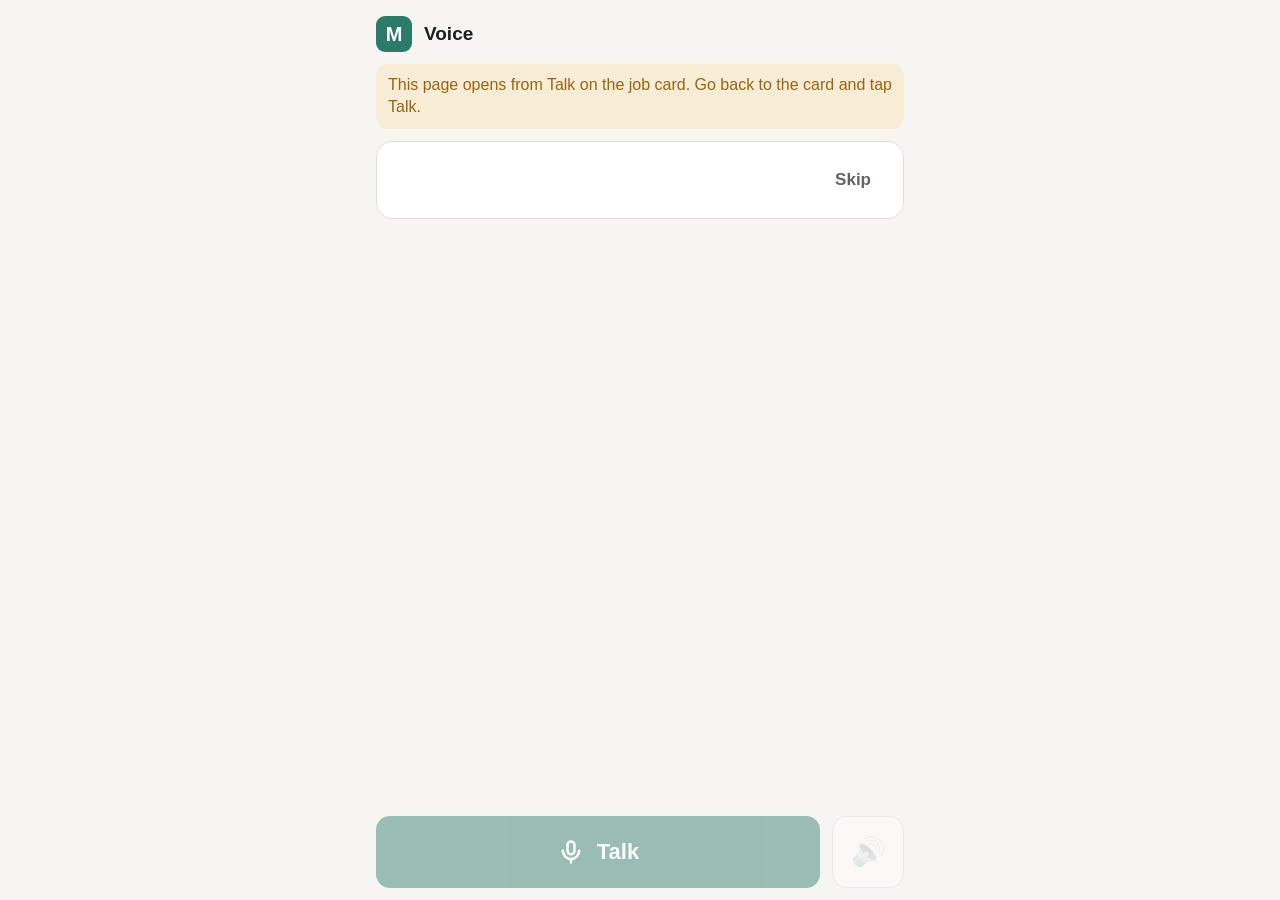
==== index.html @ e496b4ff "Mini FSM voice page" ====
<!doctype html>
<html lang="en">
<head>
<meta charset="utf-8">
<meta name="viewport" content="width=device-width, initial-scale=1, viewport-fit=cover">
<meta name="robots" content="noindex, nofollow">
<meta name="referrer" content="no-referrer">
<meta http-equiv="Content-Security-Policy" content="default-src 'none'; script-src 'self'; style-src 'self'; connect-src https://script.google.com https://script.googleusercontent.com wss://api.elevenlabs.io wss://api.deepgram.com; media-src 'self' blob:; base-uri 'none'; form-action 'none'">
<title>Mini FSM Voice</title>
<link rel="stylesheet" href="voice.css">
</head>
<body>
<main>
  <header>
    <div class="mark">M</div>
    <div class="who"><b id="title">Voice</b><span id="client"></span></div>
  </header>
  <p class="status" id="status" role="status">Opening this visit…</p>
  <p class="tr" id="tr" hidden aria-live="polite"></p>
  <p class="note" id="note" hidden role="status"></p>
  <section class="ask" id="ask"><b class="q" id="q"></b><button type="button" class="ghost" id="skip">Skip</button></section>
  <section class="conf" id="conf" hidden><b id="confT"></b><div class="two"><button type="button" class="yes" id="yes">Yes</button><button type="button" class="no" id="no">No</button></div></section>
  <div class="chips" id="chips" hidden></div>
  <div class="fieldsBox" id="fieldsBox" hidden><ul id="fields"></ul></div>
</main>
<footer>
  <button type="button" class="talk" id="talk" aria-pressed="false" aria-label="Talk. Tap to start or stop, hold to push to talk"><svg viewBox="0 0 24 24" width="28" height="28" fill="none" stroke="currentColor" stroke-width="2.2" stroke-linecap="round" stroke-linejoin="round" aria-hidden="true"><rect x="9" y="3" width="6" height="11" rx="3"></rect><path d="M5 11a7 7 0 0 0 14 0M12 18v3"></path></svg><span id="talkT">Talk</span></button>
  <button type="button" class="mute" id="mute" aria-pressed="false" aria-label="Mute the voice">🔊</button>
</footer>
<script src="voice-io.js"></script>
<script src="voice.js"></script>
</body>
</html>
---- voice.css ----
:root { color-scheme: light dark; --bg: #F6F5F1; --card: #FFFFFF; --ink: #1B1F1D; --muted: #5E6762; --line: #E1DFD8; --accent: #2B7A6A; --accent-ink: #FFFFFF; --accent-soft: #DDEFE9; --danger: #B23A3A; --danger-soft: #F6E1E1; --warn: #9A6414; --warn-soft: #F7ECD6; }
@media (prefers-color-scheme: dark) { :root { --bg: #121614; --card: #1B211E; --ink: #EEF1EF; --muted: #A2ADA7; --line: #2C3531; --accent: #5DBFA8; --accent-ink: #0F1A17; --accent-soft: #1E332E; --danger: #E27B7B; --danger-soft: #3A2323; --warn: #E0A44A; --warn-soft: #3A2E1A; } }
* { box-sizing: border-box; }
html, body { margin: 0; background: var(--bg); color: var(--ink); font: 17px/1.4 -apple-system, BlinkMacSystemFont, "Segoe UI", Roboto, sans-serif; -webkit-text-size-adjust: 100%; }
body { min-height: 100vh; min-height: 100dvh; display: flex; flex-direction: column; }
main { flex: 1; width: 100%; max-width: 560px; margin: 0 auto; padding: 16px 16px 8px; display: flex; flex-direction: column; gap: 12px; }
header { display: flex; align-items: center; gap: 12px; }
.mark { width: 36px; height: 36px; border-radius: 9px; background: var(--accent); color: var(--accent-ink); display: grid; place-items: center; font-weight: 800; font-size: 20px; flex: none; }
.who { display: flex; flex-direction: column; min-width: 0; }
.who b { font-size: 19px; }
.who span { color: var(--muted); font-size: 15px; overflow: hidden; text-overflow: ellipsis; white-space: nowrap; }
.status, .note { margin: 0; padding: 10px 12px; border-radius: 12px; background: var(--warn-soft); color: var(--warn); font-size: 16px; }
.note { background: var(--accent-soft); color: var(--accent); }
.note.bad { background: var(--danger-soft); color: var(--danger); }
.tr { margin: 0; padding: 12px; border-radius: 12px; background: var(--card); border: 1px solid var(--line); color: var(--muted); font-size: 18px; overflow-wrap: anywhere; }
.ask, .conf { background: var(--card); border: 1px solid var(--line); border-radius: 16px; padding: 14px; display: flex; flex-direction: column; gap: 12px; }
.ask { flex-direction: row; align-items: center; justify-content: space-between; }
.q { font-size: 22px; line-height: 1.25; }
.conf b { font-size: 21px; line-height: 1.3; }
.two { display: grid; grid-template-columns: 1fr 1fr; gap: 12px; }
button { font: inherit; border: 0; border-radius: 14px; min-height: 56px; padding: 0 18px; font-weight: 800; touch-action: manipulation; -webkit-tap-highlight-color: transparent; }
button:disabled { opacity: .45; }
.yes { background: var(--accent); color: var(--accent-ink); font-size: 20px; }
.no { background: var(--danger-soft); color: var(--danger); font-size: 20px; }
.ghost { background: transparent; color: var(--muted); min-height: 48px; flex: none; }
.chips { display: flex; flex-direction: column; gap: 8px; }
.chip { display: flex; align-items: center; justify-content: space-between; gap: 8px; background: var(--accent-soft); color: var(--accent); border-radius: 12px; padding: 8px 8px 8px 12px; font-weight: 700; }
.chip button { min-height: 44px; background: var(--card); color: var(--accent); }
.fieldsBox { background: var(--card); border: 1px solid var(--line); border-radius: 16px; padding: 4px 14px; }
ul { list-style: none; margin: 0; padding: 0; }
li { display: flex; justify-content: space-between; gap: 12px; padding: 10px 0; border-bottom: 1px solid var(--line); font-size: 16px; }
li:last-child { border-bottom: 0; }
li span { color: var(--muted); }
li b { text-align: right; overflow-wrap: anywhere; }
li.flash { animation: flash 1.6s ease-out; }
@keyframes flash { 0% { background: var(--accent); color: var(--accent-ink); } 100% { background: transparent; } }
footer { position: sticky; bottom: 0; background: var(--bg); padding: 10px 16px calc(12px + env(safe-area-inset-bottom)); display: flex; gap: 12px; max-width: 560px; width: 100%; margin: 0 auto; }
.talk { flex: 1; min-height: 72px; display: flex; align-items: center; justify-content: center; gap: 12px; background: var(--accent); color: var(--accent-ink); font-size: 22px; touch-action: none; -webkit-user-select: none; user-select: none; -webkit-touch-callout: none; }
.talk.live { background: var(--danger); color: #fff; box-shadow: 0 0 0 4px var(--danger-soft); }
.talk.busy { opacity: .75; }
.mute { width: 72px; min-height: 72px; padding: 0; font-size: 28px; background: var(--card); border: 1px solid var(--line); }
[hidden] { display: none !important; }
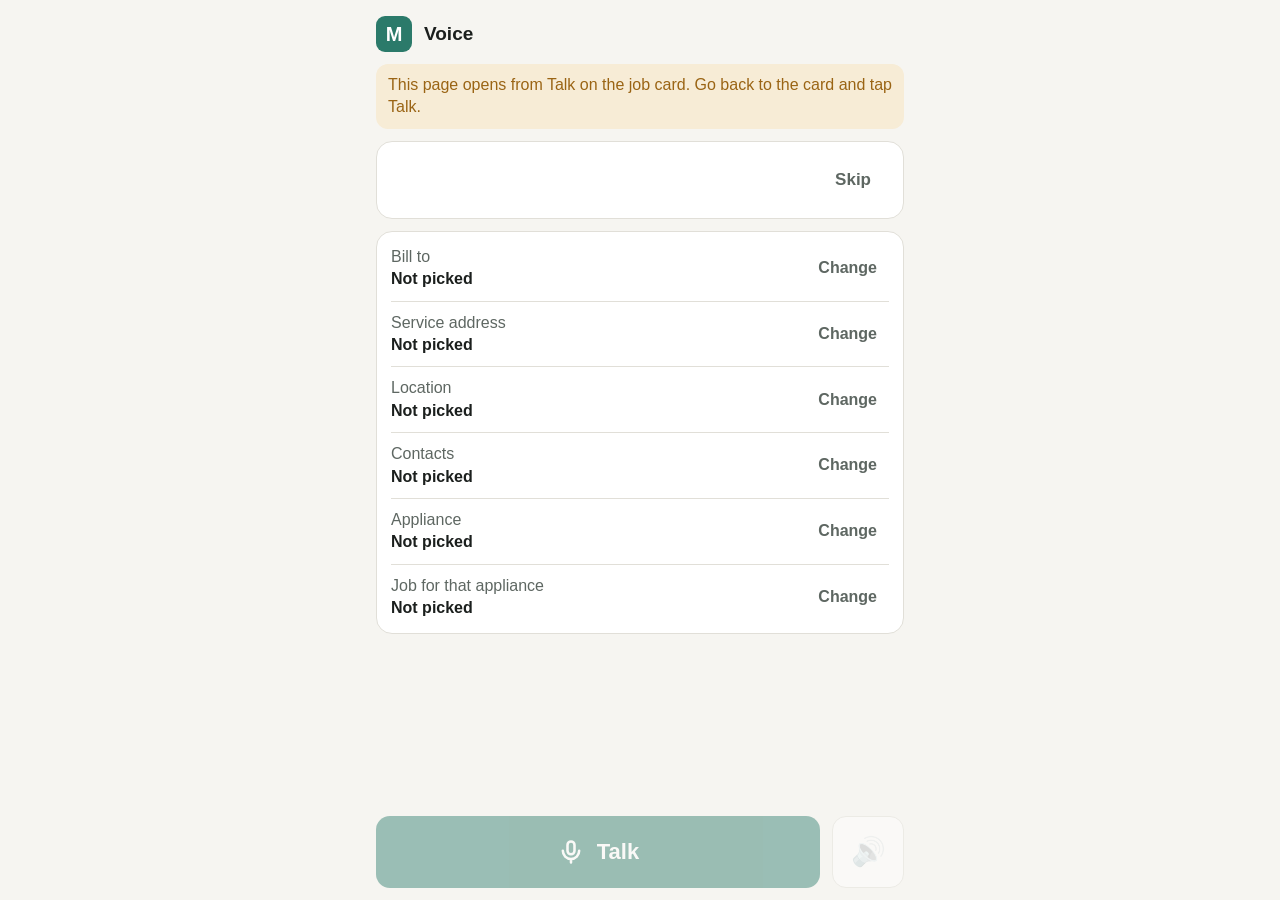
==== commit d6631e27: "Mirror cf3757c" ====
--- a/index.html
+++ b/index.html
@@ -21,6 +21,8 @@
   <section class="ask" id="ask"><b class="q" id="q"></b><button type="button" class="ghost" id="skip">Skip</button></section>
   <section class="conf" id="conf" hidden><b id="confT"></b><div class="two"><button type="button" class="yes" id="yes">Yes</button><button type="button" class="no" id="no">No</button></div></section>
   <div class="chips" id="chips" hidden></div>
+  <div class="fieldsBox recBox" id="recBox"><ul id="rec"><li id="rec-bill"><div><span>Bill to</span><b>Not picked</b><small></small></div><button type="button" class="ghost">Change</button></li><li id="rec-address"><div><span>Service address</span><b>Not picked</b><small></small></div><button type="button" class="ghost">Change</button></li><li id="rec-location"><div><span>Location</span><b>Not picked</b><small></small></div><button type="button" class="ghost">Change</button></li><li id="rec-contact"><div><span>Contacts</span><b>Not picked</b><small></small></div><button type="button" class="ghost">Change</button></li><li id="rec-appliance"><div><span>Appliance</span><b>Not picked</b><small></small></div><button type="button" class="ghost">Change</button></li><li id="rec-job"><div><span>Job for that appliance</span><b>Not picked</b><small></small></div><button type="button" class="ghost">Change</button></li></ul></div>
+  <div class="fieldsBox" id="infoBox" hidden><ul id="info"></ul></div>
   <div class="fieldsBox" id="fieldsBox" hidden><ul id="fields"></ul></div>
 </main>
 <footer>
--- a/voice.css
+++ b/voice.css
@@ -40,3 +40,9 @@
 .talk.busy { opacity: .75; }
 .mute { width: 72px; min-height: 72px; padding: 0; font-size: 28px; background: var(--card); border: 1px solid var(--line); }
 [hidden] { display: none !important; }
+.recBox li { align-items: center; }
+.recBox li > div { display: flex; flex-direction: column; min-width: 0; flex: 1; }
+.recBox li b { text-align: left; }
+.recBox small { color: var(--muted); font-size: 14px; }
+.recBox li.off { opacity: .55; }
+.recBox li button { min-height: 44px; padding: 0 12px; }
